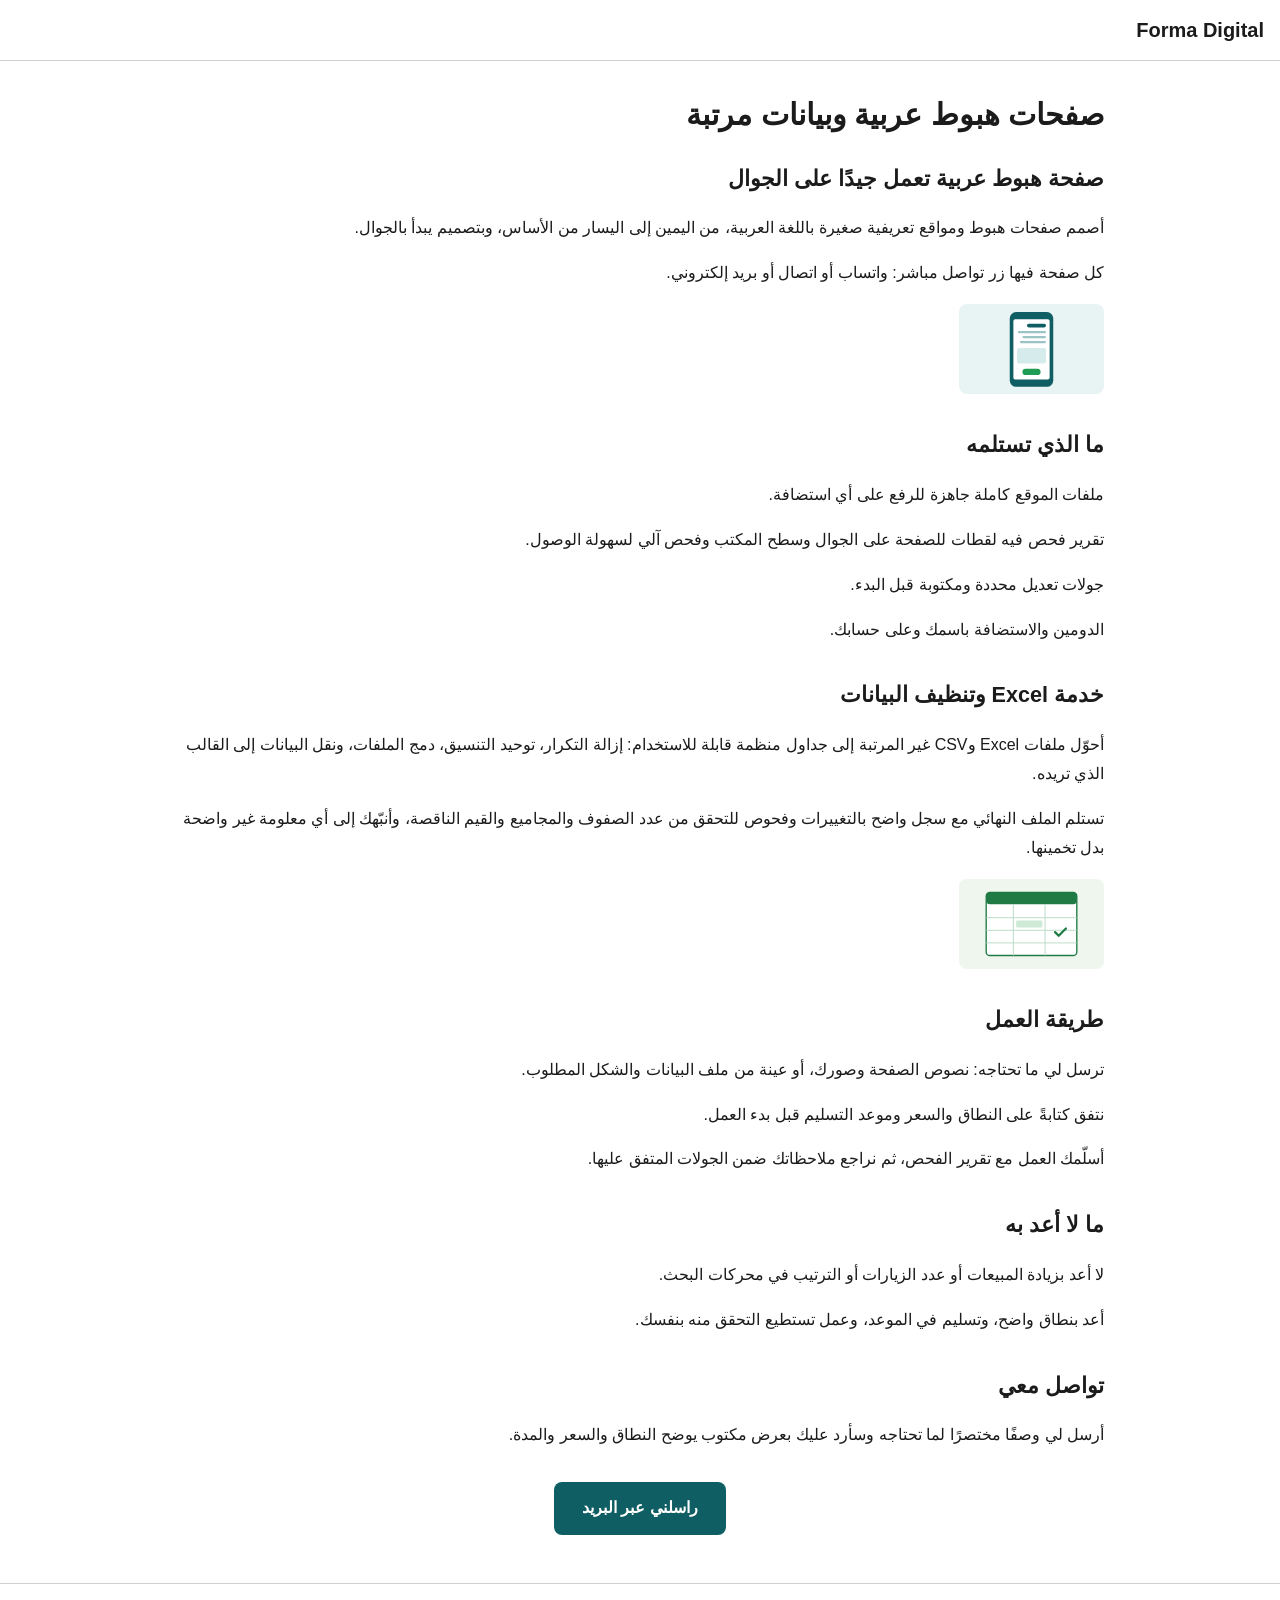
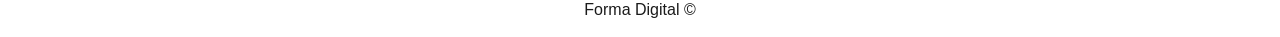
==== index.html @ eb39b40f "Forma Digital site (rev 3a3f5974)" ====
<!doctype html>
<html lang="ar" dir="rtl">
<head>
<meta charset="utf-8">
<meta name="viewport" content="width=device-width, initial-scale=1">
<title>صفحات هبوط عربية وبيانات مرتبة — Forma Digital</title>
<link rel="stylesheet" href="style.css">
</head>
<body>
<header class="site-header">
<p class="brand">Forma Digital</p>
</header>
<main>
<h1>صفحات هبوط عربية وبيانات مرتبة</h1>
<section>
<h2>صفحة هبوط عربية تعمل جيدًا على الجوال</h2>
<p>أصمم صفحات هبوط ومواقع تعريفية صغيرة باللغة العربية، من اليمين إلى اليسار من الأساس، وبتصميم يبدأ بالجوال.</p>
<p>كل صفحة فيها زر تواصل مباشر: واتساب أو اتصال أو بريد إلكتروني.</p>
<div class="gallery"><img src="assets/landing.svg" alt="رسم توضيحي لصفحة هبوط على شاشة جوال" loading="lazy"></div>
</section>
<section>
<h2>ما الذي تستلمه</h2>
<p>ملفات الموقع كاملة جاهزة للرفع على أي استضافة.</p>
<p>تقرير فحص فيه لقطات للصفحة على الجوال وسطح المكتب وفحص آلي لسهولة الوصول.</p>
<p>جولات تعديل محددة ومكتوبة قبل البدء.</p>
<p>الدومين والاستضافة باسمك وعلى حسابك.</p>
</section>
<section>
<h2>خدمة Excel وتنظيف البيانات</h2>
<p>أحوّل ملفات Excel وCSV غير المرتبة إلى جداول منظمة قابلة للاستخدام: إزالة التكرار، توحيد التنسيق، دمج الملفات، ونقل البيانات إلى القالب الذي تريده.</p>
<p>تستلم الملف النهائي مع سجل واضح بالتغييرات وفحوص للتحقق من عدد الصفوف والمجاميع والقيم الناقصة، وأنبّهك إلى أي معلومة غير واضحة بدل تخمينها.</p>
<div class="gallery"><img src="assets/excel.svg" alt="رسم توضيحي لجدول بيانات منظم" loading="lazy"></div>
</section>
<section>
<h2>طريقة العمل</h2>
<p>ترسل لي ما تحتاجه: نصوص الصفحة وصورك، أو عينة من ملف البيانات والشكل المطلوب.</p>
<p>نتفق كتابةً على النطاق والسعر وموعد التسليم قبل بدء العمل.</p>
<p>أسلّمك العمل مع تقرير الفحص، ثم نراجع ملاحظاتك ضمن الجولات المتفق عليها.</p>
</section>
<section>
<h2>ما لا أعد به</h2>
<p>لا أعد بزيادة المبيعات أو عدد الزيارات أو الترتيب في محركات البحث.</p>
<p>أعد بنطاق واضح، وتسليم في الموعد، وعمل تستطيع التحقق منه بنفسك.</p>
</section>
<section>
<h2>تواصل معي</h2>
<p>أرسل لي وصفًا مختصرًا لما تحتاجه وسأرد عليك بعرض مكتوب يوضح النطاق والسعر والمدة.</p>
</section>
<p class="cta-wrap"><a class="cta" href="mailto:libpay48@gmail.com">راسلني عبر البريد</a></p>
</main>
<footer class="site-footer"><p>© Forma Digital</p></footer>
</body>
</html>
---- style.css ----
:root {
  --primary: #0f5e63;
  --bg: #ffffff;
  --text: #1b1b1b;
}
* { box-sizing: border-box; }
html { -webkit-text-size-adjust: 100%; }
body {
  margin: 0;
  background: var(--bg);
  color: var(--text);
  font-family: Tahoma, "Segoe UI", sans-serif;
  line-height: 1.8;
  overflow-wrap: anywhere;
}
.mode-banner {
  margin: 0;
  padding: 6px 16px;
  background: #fff3cd;
  color: #533f03;
  font-weight: bold;
  text-align: center;
}
.site-header { border-bottom: 1px solid #d0d0d0; }
.brand { margin: 0; padding: 12px 16px; font-size: 1.25rem; font-weight: bold; }
nav ul { list-style: none; margin: 0; padding: 0 16px 12px; display: flex; flex-wrap: wrap; gap: 8px 20px; }
nav a { color: var(--text); }
main { max-width: 960px; margin: 0 auto; padding: 16px; }
h1 { font-size: 1.9rem; line-height: 1.4; margin: 16px 0 24px; }
section { margin-bottom: 32px; }
h2 { font-size: 1.35rem; margin: 0 0 8px; }
.gallery { display: grid; grid-template-columns: repeat(auto-fill, minmax(140px, 1fr)); gap: 12px; margin-top: 12px; }
.gallery img { width: 100%; height: auto; display: block; border-radius: 8px; }
.cta-wrap { text-align: center; margin: 32px 0; }
.cta {
  display: inline-block;
  background: var(--primary);
  color: #ffffff;
  padding: 12px 28px;
  border-radius: 8px;
  text-decoration: none;
  font-weight: bold;
}
.cta:focus, nav a:focus { outline: 3px solid var(--text); outline-offset: 2px; }
.site-footer { border-top: 1px solid #d0d0d0; padding: 12px 16px; text-align: center; }
.site-footer p { margin: 0; }
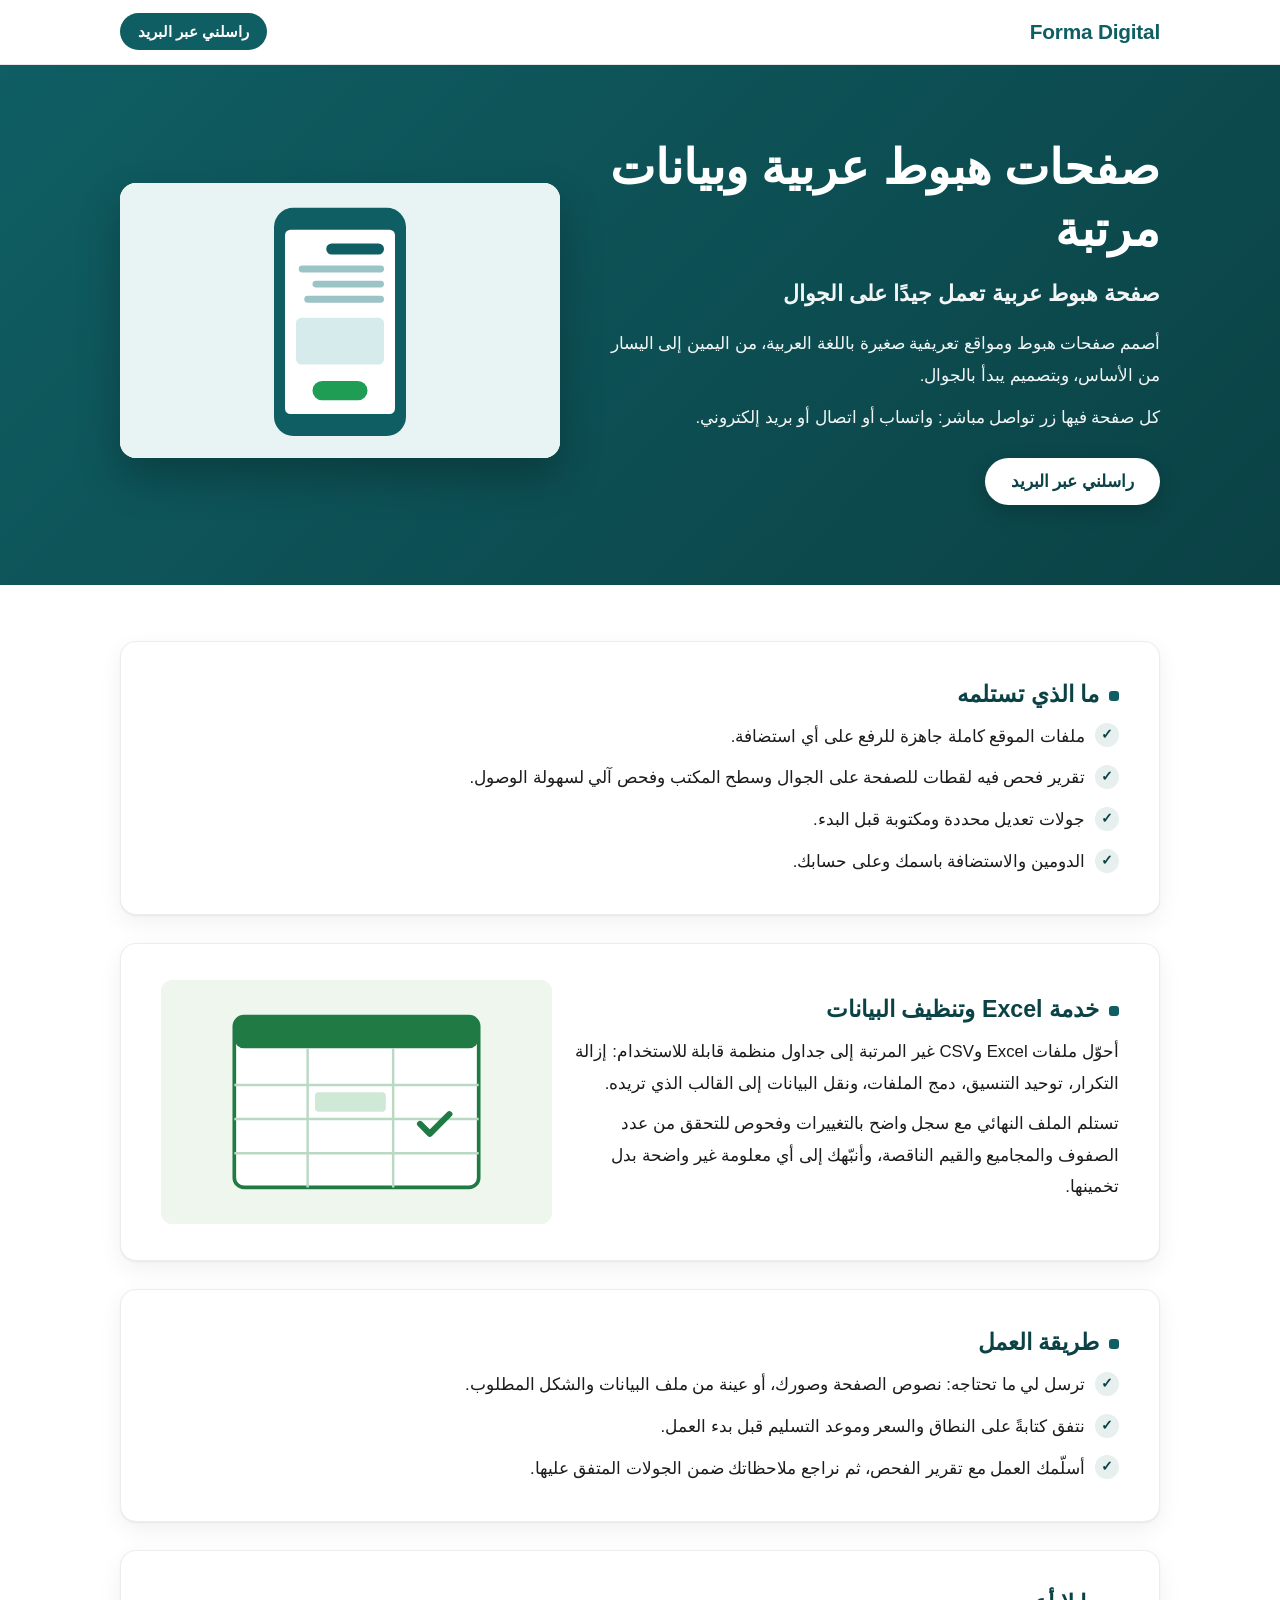
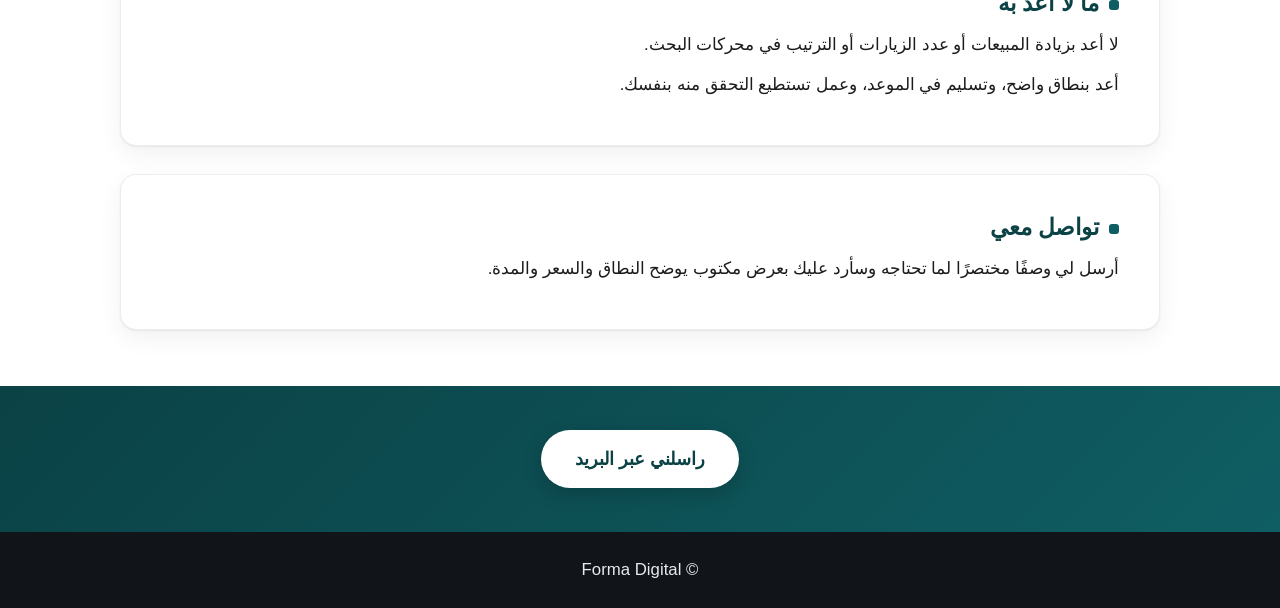
==== commit b27e806c: "New design (rev f344acc1, owner-approved export)" ====
--- a/index.html
+++ b/index.html
@@ -8,46 +8,67 @@
 </head>
 <body>
 <header class="site-header">
+<div class="wrap bar">
 <p class="brand">Forma Digital</p>
+<a class="btn btn-sm" href="mailto:libpay48@gmail.com">راسلني عبر البريد</a>
+</div>
 </header>
 <main>
+<section class="hero">
+<div class="wrap has-media">
+<div class="text">
 <h1>صفحات هبوط عربية وبيانات مرتبة</h1>
-<section>
 <h2>صفحة هبوط عربية تعمل جيدًا على الجوال</h2>
 <p>أصمم صفحات هبوط ومواقع تعريفية صغيرة باللغة العربية، من اليمين إلى اليسار من الأساس، وبتصميم يبدأ بالجوال.</p>
 <p>كل صفحة فيها زر تواصل مباشر: واتساب أو اتصال أو بريد إلكتروني.</p>
-<div class="gallery"><img src="assets/landing.svg" alt="رسم توضيحي لصفحة هبوط على شاشة جوال" loading="lazy"></div>
+<a class="btn btn-light" href="mailto:libpay48@gmail.com">راسلني عبر البريد</a>
+</div>
+<div class="media"><img src="assets/landing.svg" alt="رسم توضيحي لصفحة هبوط على شاشة جوال"></div>
+</div>
 </section>
-<section>
+<div class="wrap sections">
+<section class="card">
+<div class="text">
 <h2>ما الذي تستلمه</h2>
-<p>ملفات الموقع كاملة جاهزة للرفع على أي استضافة.</p>
-<p>تقرير فحص فيه لقطات للصفحة على الجوال وسطح المكتب وفحص آلي لسهولة الوصول.</p>
-<p>جولات تعديل محددة ومكتوبة قبل البدء.</p>
-<p>الدومين والاستضافة باسمك وعلى حسابك.</p>
+<ul class="checks"><li>ملفات الموقع كاملة جاهزة للرفع على أي استضافة.</li><li>تقرير فحص فيه لقطات للصفحة على الجوال وسطح المكتب وفحص آلي لسهولة الوصول.</li><li>جولات تعديل محددة ومكتوبة قبل البدء.</li><li>الدومين والاستضافة باسمك وعلى حسابك.</li></ul>
+</div>
+
 </section>
-<section>
+<section class="card has-media">
+<div class="text">
 <h2>خدمة Excel وتنظيف البيانات</h2>
 <p>أحوّل ملفات Excel وCSV غير المرتبة إلى جداول منظمة قابلة للاستخدام: إزالة التكرار، توحيد التنسيق، دمج الملفات، ونقل البيانات إلى القالب الذي تريده.</p>
 <p>تستلم الملف النهائي مع سجل واضح بالتغييرات وفحوص للتحقق من عدد الصفوف والمجاميع والقيم الناقصة، وأنبّهك إلى أي معلومة غير واضحة بدل تخمينها.</p>
-<div class="gallery"><img src="assets/excel.svg" alt="رسم توضيحي لجدول بيانات منظم" loading="lazy"></div>
+</div>
+<div class="media"><img src="assets/excel.svg" alt="رسم توضيحي لجدول بيانات منظم" loading="lazy"></div>
 </section>
-<section>
+<section class="card">
+<div class="text">
 <h2>طريقة العمل</h2>
-<p>ترسل لي ما تحتاجه: نصوص الصفحة وصورك، أو عينة من ملف البيانات والشكل المطلوب.</p>
-<p>نتفق كتابةً على النطاق والسعر وموعد التسليم قبل بدء العمل.</p>
-<p>أسلّمك العمل مع تقرير الفحص، ثم نراجع ملاحظاتك ضمن الجولات المتفق عليها.</p>
+<ul class="checks"><li>ترسل لي ما تحتاجه: نصوص الصفحة وصورك، أو عينة من ملف البيانات والشكل المطلوب.</li><li>نتفق كتابةً على النطاق والسعر وموعد التسليم قبل بدء العمل.</li><li>أسلّمك العمل مع تقرير الفحص، ثم نراجع ملاحظاتك ضمن الجولات المتفق عليها.</li></ul>
+</div>
+
 </section>
-<section>
+<section class="card">
+<div class="text">
 <h2>ما لا أعد به</h2>
 <p>لا أعد بزيادة المبيعات أو عدد الزيارات أو الترتيب في محركات البحث.</p>
 <p>أعد بنطاق واضح، وتسليم في الموعد، وعمل تستطيع التحقق منه بنفسك.</p>
+</div>
+
 </section>
-<section>
+<section class="card">
+<div class="text">
 <h2>تواصل معي</h2>
 <p>أرسل لي وصفًا مختصرًا لما تحتاجه وسأرد عليك بعرض مكتوب يوضح النطاق والسعر والمدة.</p>
+</div>
+
 </section>
-<p class="cta-wrap"><a class="cta" href="mailto:libpay48@gmail.com">راسلني عبر البريد</a></p>
+</div>
+<div class="cta-band">
+<div class="wrap"><a class="btn btn-light btn-lg" href="mailto:libpay48@gmail.com">راسلني عبر البريد</a></div>
+</div>
 </main>
-<footer class="site-footer"><p>© Forma Digital</p></footer>
+<footer class="site-footer"><div class="wrap"><p>© Forma Digital</p></div></footer>
 </body>
 </html>
--- a/style.css
+++ b/style.css
@@ -1,46 +1,145 @@
 :root {
   --primary: #0f5e63;
+  --primary-dark: color-mix(in srgb, #0f5e63 70%, #000000);
+  --primary-soft: color-mix(in srgb, #0f5e63 10%, #ffffff);
   --bg: #ffffff;
   --text: #1b1b1b;
+  --radius: 16px;
+  --shadow: 0 1px 2px rgba(0, 0, 0, .06), 0 8px 24px rgba(0, 0, 0, .06);
 }
 * { box-sizing: border-box; }
-html { -webkit-text-size-adjust: 100%; }
+html { -webkit-text-size-adjust: 100%; scroll-behavior: smooth; }
 body {
   margin: 0;
   background: var(--bg);
   color: var(--text);
-  font-family: Tahoma, "Segoe UI", sans-serif;
-  line-height: 1.8;
+  font-family: "Segoe UI", "Noto Sans Arabic", "Noto Naskh Arabic", Tahoma, sans-serif;
+  font-size: 1.05rem;
+  line-height: 1.9;
   overflow-wrap: anywhere;
 }
+img { max-width: 100%; display: block; }
+.wrap { width: 100%; max-width: 1080px; margin: 0 auto; padding: 0 20px; }
+
 .mode-banner {
   margin: 0;
   padding: 6px 16px;
   background: #fff3cd;
   color: #533f03;
-  font-weight: bold;
+  font-weight: 700;
   text-align: center;
 }
-.site-header { border-bottom: 1px solid #d0d0d0; }
-.brand { margin: 0; padding: 12px 16px; font-size: 1.25rem; font-weight: bold; }
-nav ul { list-style: none; margin: 0; padding: 0 16px 12px; display: flex; flex-wrap: wrap; gap: 8px 20px; }
-nav a { color: var(--text); }
-main { max-width: 960px; margin: 0 auto; padding: 16px; }
-h1 { font-size: 1.9rem; line-height: 1.4; margin: 16px 0 24px; }
-section { margin-bottom: 32px; }
-h2 { font-size: 1.35rem; margin: 0 0 8px; }
-.gallery { display: grid; grid-template-columns: repeat(auto-fill, minmax(140px, 1fr)); gap: 12px; margin-top: 12px; }
-.gallery img { width: 100%; height: auto; display: block; border-radius: 8px; }
-.cta-wrap { text-align: center; margin: 32px 0; }
-.cta {
+
+/* header */
+.site-header {
+  position: sticky;
+  top: 0;
+  z-index: 10;
+  background: color-mix(in srgb, var(--bg) 92%, transparent);
+  backdrop-filter: blur(8px);
+  border-bottom: 1px solid color-mix(in srgb, var(--text) 10%, transparent);
+}
+.bar { display: flex; flex-wrap: wrap; align-items: center; gap: 8px 20px; padding-top: 12px; padding-bottom: 12px; }
+.brand { margin: 0; font-size: 1.3rem; font-weight: 800; letter-spacing: -.01em; color: var(--primary); margin-inline-end: auto; }
+nav ul { list-style: none; margin: 0; padding: 0; display: flex; flex-wrap: wrap; gap: 4px 18px; }
+nav a { color: var(--text); text-decoration: none; font-weight: 600; }
+nav a[aria-current="page"] { color: var(--primary); text-decoration: underline; text-underline-offset: 6px; }
+
+/* buttons */
+.btn {
   display: inline-block;
   background: var(--primary);
   color: #ffffff;
-  padding: 12px 28px;
-  border-radius: 8px;
+  padding: 12px 26px;
+  border-radius: 999px;
   text-decoration: none;
-  font-weight: bold;
+  font-weight: 700;
+  line-height: 1.4;
+  box-shadow: 0 6px 16px color-mix(in srgb, var(--primary) 30%, transparent);
+  transition: transform .15s ease, box-shadow .15s ease;
 }
-.cta:focus, nav a:focus { outline: 3px solid var(--text); outline-offset: 2px; }
-.site-footer { border-top: 1px solid #d0d0d0; padding: 12px 16px; text-align: center; }
+.btn:hover { transform: translateY(-1px); }
+.btn-sm { padding: 8px 18px; font-size: .95rem; box-shadow: none; }
+.btn-lg { padding: 16px 34px; font-size: 1.15rem; }
+.btn-light { background: #ffffff; color: var(--primary-dark); box-shadow: 0 6px 20px rgba(0, 0, 0, .18); }
+.btn:focus-visible, nav a:focus-visible { outline: 3px solid var(--text); outline-offset: 3px; }
+.btn-light:focus-visible { outline-color: #ffffff; }
+
+/* hero */
+.hero {
+  background: linear-gradient(135deg, var(--primary) 0%, var(--primary-dark) 100%);
+  color: #ffffff;
+  padding: 48px 0 56px;
+}
+.hero .wrap { display: grid; gap: 28px; align-items: center; }
+.hero h1 { font-size: clamp(1.9rem, 5.5vw, 3rem); line-height: 1.3; margin: 0 0 12px; font-weight: 800; }
+.hero h2 { font-size: clamp(1.15rem, 3vw, 1.4rem); margin: 0 0 12px; font-weight: 600; opacity: .95; }
+.hero p { margin: 0 0 10px; color: #ffffff; opacity: .95; }
+.hero .btn { margin-top: 14px; }
+.hero .media img { border-radius: var(--radius); box-shadow: 0 20px 40px rgba(0, 0, 0, .25); background: #ffffff; }
+
+/* sections */
+.sections { display: grid; gap: 24px; padding-top: 40px; padding-bottom: 40px; }
+.card {
+  background: #ffffff;
+  border: 1px solid color-mix(in srgb, var(--text) 8%, transparent);
+  border-radius: var(--radius);
+  box-shadow: var(--shadow);
+  padding: 28px 24px;
+  display: grid;
+  gap: 20px;
+  align-items: center;
+  color: #1b1b1b;
+}
+.card h2 {
+  font-size: 1.45rem;
+  line-height: 1.4;
+  margin: 0 0 10px;
+  color: var(--primary-dark);
+}
+.card h2::before {
+  content: "";
+  display: inline-block;
+  width: 10px; height: 10px;
+  border-radius: 3px;
+  background: var(--primary);
+  margin-inline-end: 10px;
+  vertical-align: middle;
+}
+.card p { margin: 0 0 8px; }
+.checks { list-style: none; margin: 0; padding: 0; display: grid; gap: 10px; }
+.checks li { position: relative; padding-inline-start: 34px; }
+.checks li::before {
+  content: "✓";
+  position: absolute;
+  inset-inline-start: 0;
+  top: .2em;
+  width: 24px; height: 24px;
+  border-radius: 50%;
+  background: var(--primary-soft);
+  color: var(--primary-dark);
+  font-weight: 800;
+  font-size: .85rem;
+  line-height: 24px;
+  text-align: center;
+}
+.media { display: grid; grid-template-columns: repeat(auto-fit, minmax(140px, 1fr)); gap: 12px; }
+.media img { width: 100%; height: auto; border-radius: 12px; background: var(--primary-soft); }
+
+/* closing CTA */
+.cta-band {
+  background: linear-gradient(135deg, var(--primary-dark) 0%, var(--primary) 100%);
+  padding: 44px 0;
+  text-align: center;
+}
+.site-footer { background: #111418; color: #e8eaed; padding: 22px 0; text-align: center; }
 .site-footer p { margin: 0; }
+
+@media (min-width: 760px) {
+  .hero { padding: 72px 0 80px; }
+  .hero .wrap.has-media { grid-template-columns: 1.3fr 1fr; }
+  .card { padding: 36px 40px; }
+  .card.has-media { grid-template-columns: 1.4fr 1fr; }
+  .sections { gap: 28px; padding-top: 56px; padding-bottom: 56px; }
+}
+@media (prefers-reduced-motion: reduce) { .btn { transition: none; } html { scroll-behavior: auto; } }
